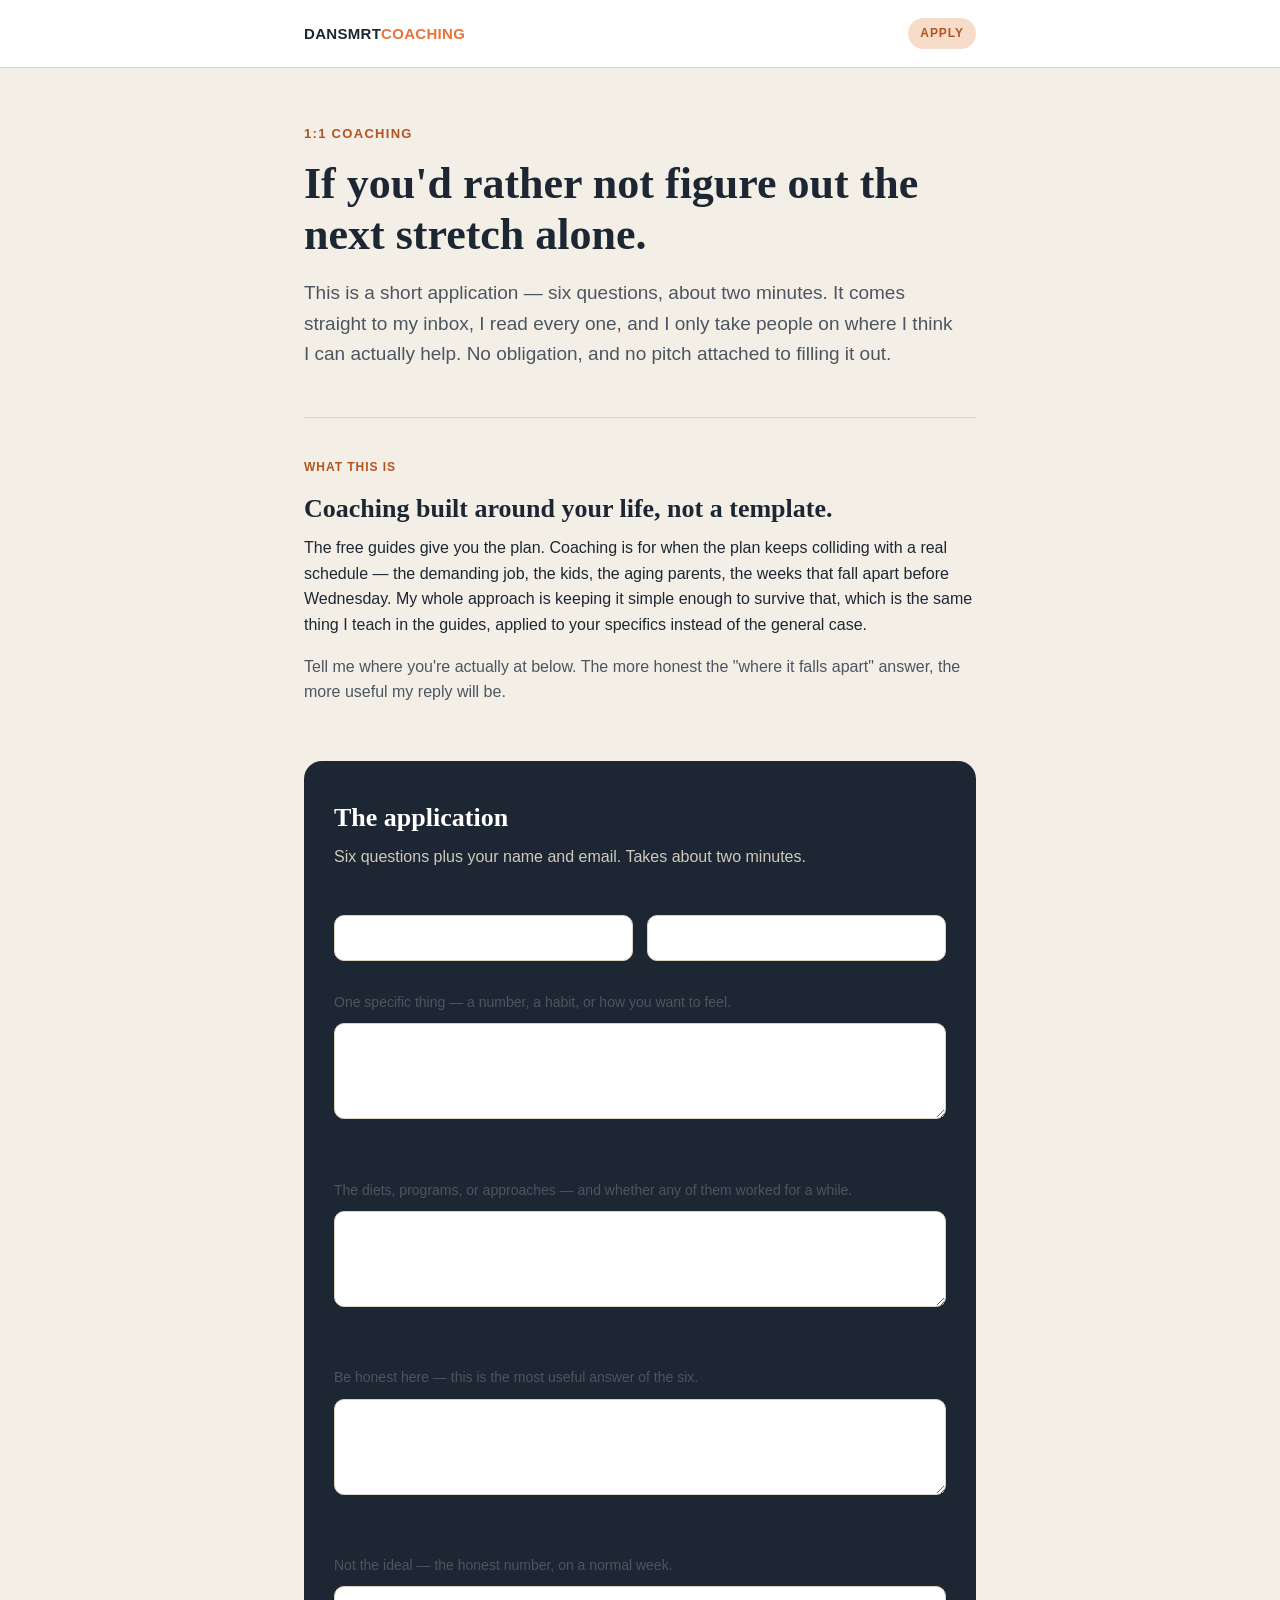
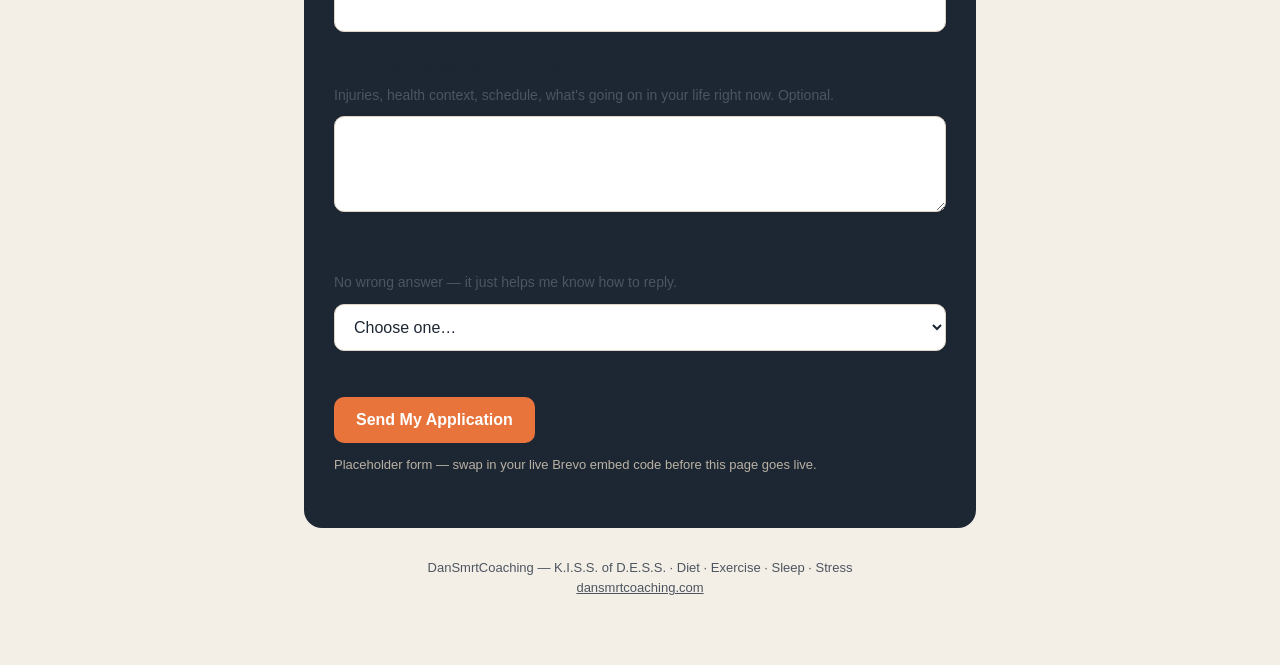
==== apply/index.html @ c718856e "Add apply page" ====
<!DOCTYPE html>
<html lang="en">
<head>
<meta charset="UTF-8">
<meta name="viewport" content="width=device-width, initial-scale=1.0">
<title>Apply for Coaching | DanSmrtCoaching</title>
<meta name="description" content="A short application for 1:1 coaching with Dan Smrt — six questions about your goal, what you've tried, and where it falls apart. It goes straight to my inbox.">
<link rel="stylesheet" href="../styles.css">
<style>
  /* Scoped form styles — the application needs labels, textareas and a
     select that the shared stylesheet doesn't cover. Kept here so the
     rest of the site is untouched. */
  .apply-form { margin-top: 8px; }
  .field { margin: 0 0 22px; }
  .field label {
    display: block;
    font-weight: 700;
    font-size: 16px;
    margin: 0 0 4px;
    color: var(--ink);
  }
  .field .hint {
    display: block;
    font-size: 14px;
    color: var(--ink-soft);
    margin: 0 0 10px;
  }
  .field input[type="text"],
  .field input[type="email"],
  .field textarea,
  .field select {
    width: 100%;
    padding: 13px 15px;
    border: 1px solid var(--line);
    border-radius: 10px;
    font-size: 16px;
    font-family: inherit;
    background: var(--paper-raised);
    color: var(--ink);
  }
  .field textarea { min-height: 96px; resize: vertical; line-height: 1.5; }
  .field input:focus,
  .field textarea:focus,
  .field select:focus {
    outline: none;
    border-color: var(--accent);
    box-shadow: 0 0 0 3px var(--accent-soft);
  }
  .name-row { display: flex; flex-wrap: wrap; gap: 14px; }
  .name-row .field { flex: 1 1 220px; margin-bottom: 0; }
  .apply-submit { margin-top: 24px; }
</style>
</head>
<body>

<div class="topbar">
  <div class="wrap">
    <a class="brand" href="https://dansmrtcoaching.com">DanSmrt<span>Coaching</span></a>
    <span class="pillar-tag">Apply</span>
  </div>
</div>

<div class="wrap">

  <section class="hero" style="border-top:none;">
    <p class="eyebrow">1:1 Coaching</p>
    <h1>If you'd rather not figure out the next stretch alone.</h1>
    <p class="lede">This is a short application — six questions, about two minutes. It comes straight to my inbox, I read every one, and I only take people on where I think I can actually help. No obligation, and no pitch attached to filling it out.</p>
  </section>

  <section>
    <p class="section-kicker">What This Is</p>
    <h2>Coaching built around your life, not a template.</h2>
    <p>The free guides give you the plan. Coaching is for when the plan keeps colliding with a real schedule — the demanding job, the kids, the aging parents, the weeks that fall apart before Wednesday. My whole approach is keeping it simple enough to survive that, which is the same thing I teach in the guides, applied to your specifics instead of the general case.</p>
    <p class="muted">Tell me where you're actually at below. The more honest the "where it falls apart" answer, the more useful my reply will be.</p>
  </section>

  <section class="signup-box" style="border-top:none;">
    <h2>The application</h2>
    <p class="muted">Six questions plus your name and email. Takes about two minutes.</p>

    <!-- BREVO_FORM_START
      Replace this block with the embed code from your Brevo application form
      (Brevo dashboard → Contacts → Forms → Create a form → Embed).
      Create these contact attributes in Brevo first (Contacts → Settings →
      Contact attributes), then map each field to its attribute:
        FIRSTNAME    (text)   — first name
        EMAIL        (text)   — email
        GOAL_90      (text)   — 90-day goal
        TRIED        (text)   — what they've tried
        FALLS_APART  (text)   — where it falls apart
        HOURS_WEEK   (text)   — realistic hours per week
        CONTEXT      (text)   — anything else / context
        READINESS    (text)   — how ready they are to start
      Route the form's submission notification to Dan's inbox so applications
      arrive by email (Brevo → the form's Settings → email notification).
    -->
    <form class="apply-form" action="#" method="post">

      <div class="name-row">
        <div class="field">
          <label for="FIRSTNAME">First name</label>
          <input type="text" id="FIRSTNAME" name="FIRSTNAME" required>
        </div>
        <div class="field">
          <label for="EMAIL">Email</label>
          <input type="email" id="EMAIL" name="EMAIL" required>
        </div>
      </div>

      <div class="field">
        <label for="GOAL_90">1. What do you want to be true 90 days from now?</label>
        <span class="hint">One specific thing — a number, a habit, or how you want to feel.</span>
        <textarea id="GOAL_90" name="GOAL_90" required></textarea>
      </div>

      <div class="field">
        <label for="TRIED">2. What have you already tried?</label>
        <span class="hint">The diets, programs, or approaches — and whether any of them worked for a while.</span>
        <textarea id="TRIED" name="TRIED" required></textarea>
      </div>

      <div class="field">
        <label for="FALLS_APART">3. Where does it usually fall apart?</label>
        <span class="hint">Be honest here — this is the most useful answer of the six.</span>
        <textarea id="FALLS_APART" name="FALLS_APART" required></textarea>
      </div>

      <div class="field">
        <label for="HOURS_WEEK">4. Realistically, how many hours a week can you give this?</label>
        <span class="hint">Not the ideal — the honest number, on a normal week.</span>
        <input type="text" id="HOURS_WEEK" name="HOURS_WEEK" required>
      </div>

      <div class="field">
        <label for="CONTEXT">5. Anything else I should know?</label>
        <span class="hint">Injuries, health context, schedule, what's going on in your life right now. Optional.</span>
        <textarea id="CONTEXT" name="CONTEXT"></textarea>
      </div>

      <div class="field">
        <label for="READINESS">6. How ready are you to start?</label>
        <span class="hint">No wrong answer — it just helps me know how to reply.</span>
        <select id="READINESS" name="READINESS" required>
          <option value="" disabled selected>Choose one…</option>
          <option value="Ready now">Ready to start now</option>
          <option value="Few weeks">Ready in the next few weeks</option>
          <option value="Exploring">Just exploring for now</option>
        </select>
      </div>

      <button type="submit" class="btn apply-submit">Send My Application</button>
    </form>
    <!-- BREVO_FORM_END -->

    <p class="form-note">Placeholder form — swap in your live Brevo embed code before this page goes live.</p>
  </section>

</div>

<footer>
  <div class="wrap">
    <p>DanSmrtCoaching — K.I.S.S. of D.E.S.S. · Diet · Exercise · Sleep · Stress<br>
    <a href="https://dansmrtcoaching.com">dansmrtcoaching.com</a></p>
  </div>
</footer>

</body>
</html>
---- styles.css ----
:root {
  --ink: #1d2733;
  --ink-soft: #4c5560;
  --paper: #f4efe6;
  --paper-raised: #ffffff;
  --line: #ddd3c4;
  --accent: #e8743b;
  --accent-soft: #f7dcc9;
  --accent-deep: #b5531f;
  --amber: #f0a930;
  --max: 720px;
  --radius: 14px;
}

* { box-sizing: border-box; }

html { scroll-behavior: smooth; }

body {
  margin: 0;
  background: var(--paper);
  color: var(--ink);
  font-family: -apple-system, BlinkMacSystemFont, "Segoe UI", Roboto, Helvetica, Arial, sans-serif;
  line-height: 1.6;
  -webkit-font-smoothing: antialiased;
}

.wrap {
  max-width: var(--max);
  margin: 0 auto;
  padding: 0 24px;
}

/* Top bar */
.topbar {
  padding: 18px 24px;
  border-bottom: 1px solid var(--line);
  background: var(--paper-raised);
}
.topbar .wrap { display: flex; align-items: center; justify-content: space-between; }
.brand {
  font-weight: 800;
  letter-spacing: 0.02em;
  text-decoration: none;
  color: var(--ink);
  font-size: 15px;
  text-transform: uppercase;
}
.brand span { color: var(--accent); }
.pillar-tag {
  font-size: 12px;
  font-weight: 700;
  letter-spacing: 0.08em;
  text-transform: uppercase;
  color: var(--accent-deep);
  background: var(--accent-soft);
  padding: 6px 12px;
  border-radius: 999px;
}

/* Hero */
.hero { padding: 56px 0 40px; }
.eyebrow {
  font-size: 13px;
  font-weight: 700;
  letter-spacing: 0.1em;
  text-transform: uppercase;
  color: var(--accent-deep);
  margin: 0 0 14px;
}
h1 {
  font-family: Georgia, "Times New Roman", serif;
  font-size: clamp(30px, 5vw, 44px);
  line-height: 1.15;
  margin: 0 0 18px;
  color: var(--ink);
}
.lede {
  font-size: 19px;
  color: var(--ink-soft);
  margin: 0 0 8px;
  max-width: 62ch;
}

/* Sections */
section { padding: 40px 0; border-top: 1px solid var(--line); }
h2 {
  font-family: Georgia, "Times New Roman", serif;
  font-size: 26px;
  margin: 0 0 6px;
}
.section-kicker {
  font-size: 12px;
  font-weight: 700;
  letter-spacing: 0.08em;
  text-transform: uppercase;
  color: var(--accent-deep);
  margin: 0 0 10px;
}
p { margin: 0 0 16px; }
.muted { color: var(--ink-soft); }

/* Week cards */
.weeks {
  display: grid;
  grid-template-columns: 1fr;
  gap: 14px;
  margin-top: 22px;
}
.week-card {
  background: var(--paper-raised);
  border: 1px solid var(--line);
  border-radius: var(--radius);
  padding: 20px 22px;
}
.week-card .wk {
  display: inline-block;
  font-size: 12px;
  font-weight: 800;
  letter-spacing: 0.06em;
  text-transform: uppercase;
  color: var(--ink);
  background: var(--amber);
  padding: 4px 10px;
  border-radius: 999px;
  margin-bottom: 10px;
}
.week-card h3 { margin: 0 0 8px; font-size: 18px; }
.week-card p:last-child { margin-bottom: 0; }

/* Permission list */
.permission {
  list-style: none;
  margin: 22px 0 0;
  padding: 0;
  display: grid;
  gap: 10px;
}
.permission li {
  background: var(--paper-raised);
  border: 1px solid var(--line);
  border-radius: 10px;
  padding: 12px 16px;
  display: flex;
  gap: 10px;
  align-items: baseline;
}
.permission li::before {
  content: "✕";
  color: var(--accent);
  font-weight: 800;
  flex-shrink: 0;
}

/* Signup box */
.signup-box {
  background: var(--ink);
  color: #f4efe6;
  border-radius: 18px;
  padding: 36px 30px;
  margin: 0;
}
.signup-box h2 { color: #fff; }
.signup-box .muted { color: #cfc9bd; }
.signup-form {
  display: flex;
  flex-wrap: wrap;
  gap: 10px;
  margin-top: 20px;
}
.signup-form input[type="email"],
.signup-form input[type="text"] {
  flex: 1 1 220px;
  padding: 14px 16px;
  border-radius: 10px;
  border: none;
  font-size: 16px;
}
.btn {
  display: inline-block;
  background: var(--accent);
  color: #fff;
  font-weight: 700;
  border: none;
  padding: 14px 22px;
  border-radius: 10px;
  font-size: 16px;
  cursor: pointer;
  text-decoration: none;
  text-align: center;
}
.btn:hover { background: var(--accent-deep); }
.form-note { font-size: 13px; color: #b9b2a4; margin-top: 12px; }

/* Apply CTA */
.apply-cta {
  background: var(--accent-soft);
  border: 1px solid var(--line);
  border-radius: var(--radius);
  padding: 28px 26px;
  text-align: center;
}
.apply-cta h2 { font-size: 22px; }
.apply-cta .btn { margin-top: 6px; background: var(--ink); }
.apply-cta .btn:hover { background: #000; }

footer {
  padding: 30px 0 50px;
  text-align: center;
  color: var(--ink-soft);
  font-size: 13px;
}
footer a { color: var(--ink-soft); }

@media (max-width: 480px) {
  .hero { padding: 40px 0 28px; }
  section { padding: 30px 0; }
}
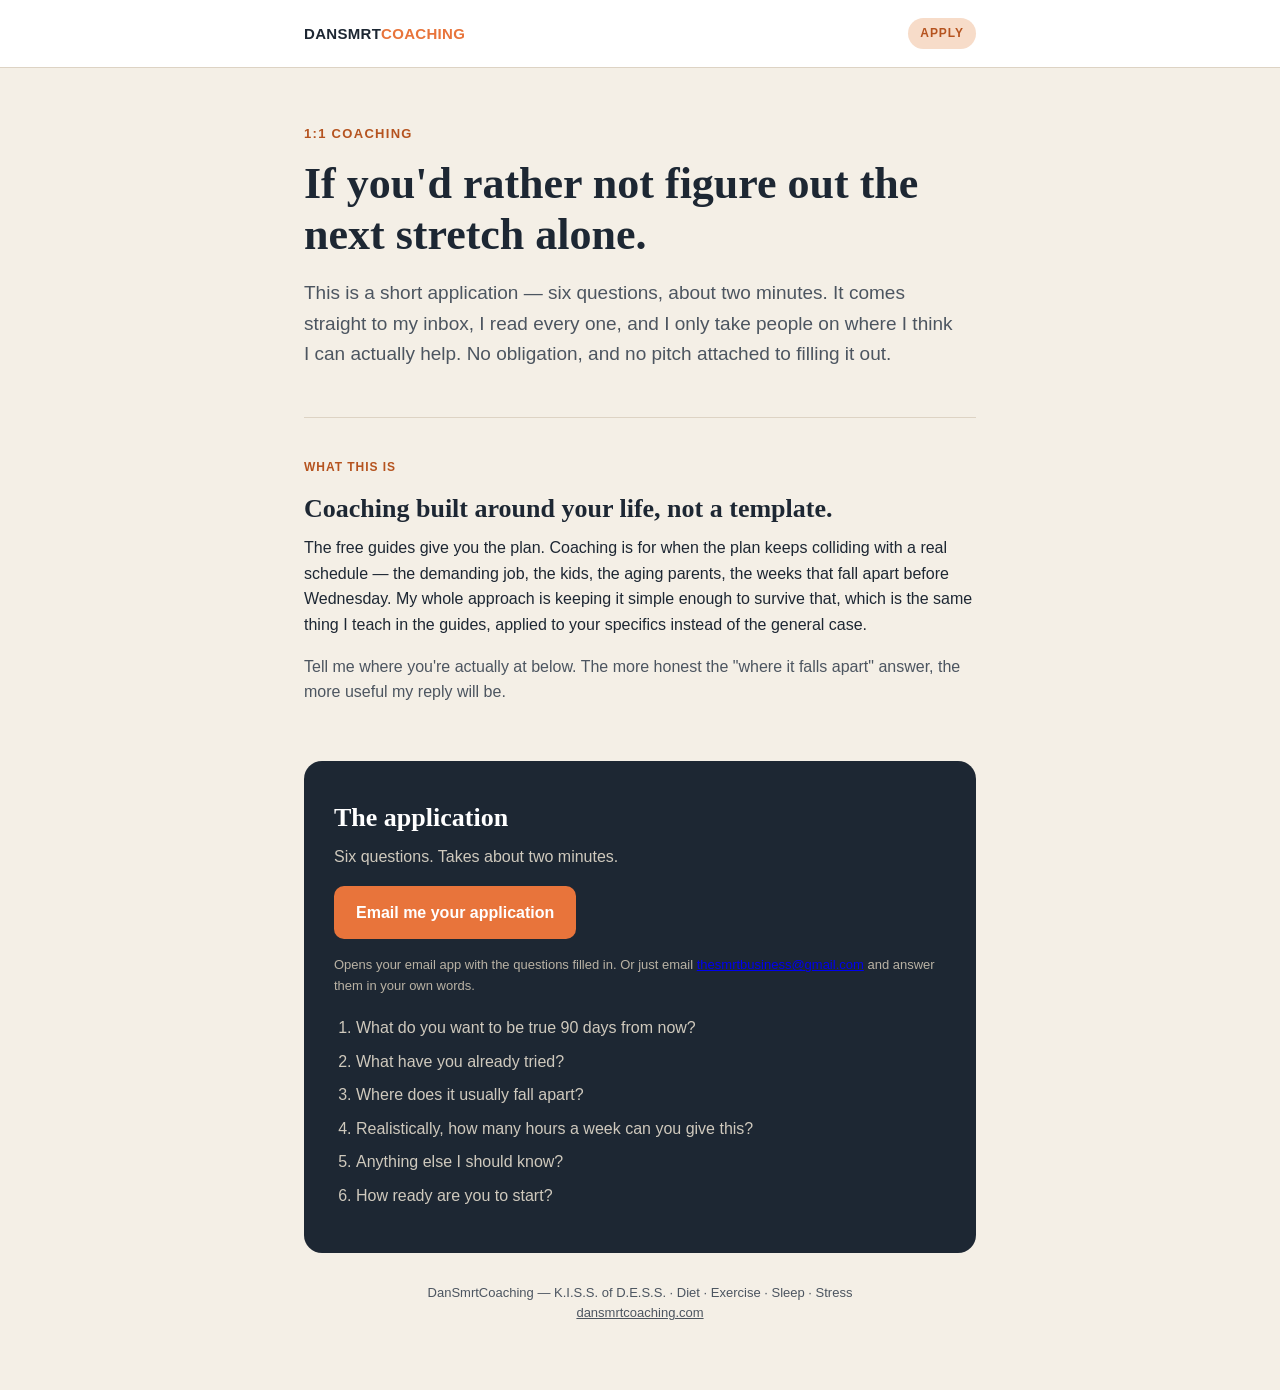
==== commit 511cdf94: "Replace dead /apply form with email application CTA The apply form posted nowhere (action=#). Replac" ====
--- a/apply/index.html
+++ b/apply/index.html
@@ -77,83 +77,21 @@
 
   <section class="signup-box" style="border-top:none;">
     <h2>The application</h2>
-    <p class="muted">Six questions plus your name and email. Takes about two minutes.</p>
+    <p class="muted">Six questions. Takes about two minutes.</p>
 
-    <!-- BREVO_FORM_START
-      Replace this block with the embed code from your Brevo application form
-      (Brevo dashboard → Contacts → Forms → Create a form → Embed).
-      Create these contact attributes in Brevo first (Contacts → Settings →
-      Contact attributes), then map each field to its attribute:
-        FIRSTNAME    (text)   — first name
-        EMAIL        (text)   — email
-        GOAL_90      (text)   — 90-day goal
-        TRIED        (text)   — what they've tried
-        FALLS_APART  (text)   — where it falls apart
-        HOURS_WEEK   (text)   — realistic hours per week
-        CONTEXT      (text)   — anything else / context
-        READINESS    (text)   — how ready they are to start
-      Route the form's submission notification to Dan's inbox so applications
-      arrive by email (Brevo → the form's Settings → email notification).
-    -->
-    <form class="apply-form" action="#" method="post">
+    <!-- APPLY_CTA_START -->
+    <p><a class="btn" href="mailto:thesmrtbusiness@gmail.com?subject=Coaching%20application&body=Answer these six and send. Short answers are fine.%0D%0A%0D%0A1. What do you want to be true 90 days from now?%0D%0A%0D%0A2. What have you already tried?%0D%0A%0D%0A3. Where does it usually fall apart?%0D%0A%0D%0A4. Realistically, how many hours a week can you give this?%0D%0A%0D%0A5. Anything else I should know?%0D%0A%0D%0A6. How ready are you to start? (Ready now / Few weeks / Just exploring)%0D%0A%0D%0A">Email me your application</a></p>
+    <p class="form-note">Opens your email app with the questions filled in. Or just email <a href="mailto:thesmrtbusiness@gmail.com">thesmrtbusiness@gmail.com</a> and answer them in your own words.</p>
 
-      <div class="name-row">
-        <div class="field">
-          <label for="FIRSTNAME">First name</label>
-          <input type="text" id="FIRSTNAME" name="FIRSTNAME" required>
-        </div>
-        <div class="field">
-          <label for="EMAIL">Email</label>
-          <input type="email" id="EMAIL" name="EMAIL" required>
-        </div>
-      </div>
-
-      <div class="field">
-        <label for="GOAL_90">1. What do you want to be true 90 days from now?</label>
-        <span class="hint">One specific thing — a number, a habit, or how you want to feel.</span>
-        <textarea id="GOAL_90" name="GOAL_90" required></textarea>
-      </div>
-
-      <div class="field">
-        <label for="TRIED">2. What have you already tried?</label>
-        <span class="hint">The diets, programs, or approaches — and whether any of them worked for a while.</span>
-        <textarea id="TRIED" name="TRIED" required></textarea>
-      </div>
-
-      <div class="field">
-        <label for="FALLS_APART">3. Where does it usually fall apart?</label>
-        <span class="hint">Be honest here — this is the most useful answer of the six.</span>
-        <textarea id="FALLS_APART" name="FALLS_APART" required></textarea>
-      </div>
-
-      <div class="field">
-        <label for="HOURS_WEEK">4. Realistically, how many hours a week can you give this?</label>
-        <span class="hint">Not the ideal — the honest number, on a normal week.</span>
-        <input type="text" id="HOURS_WEEK" name="HOURS_WEEK" required>
-      </div>
-
-      <div class="field">
-        <label for="CONTEXT">5. Anything else I should know?</label>
-        <span class="hint">Injuries, health context, schedule, what's going on in your life right now. Optional.</span>
-        <textarea id="CONTEXT" name="CONTEXT"></textarea>
-      </div>
-
-      <div class="field">
-        <label for="READINESS">6. How ready are you to start?</label>
-        <span class="hint">No wrong answer — it just helps me know how to reply.</span>
-        <select id="READINESS" name="READINESS" required>
-          <option value="" disabled selected>Choose one…</option>
-          <option value="Ready now">Ready to start now</option>
-          <option value="Few weeks">Ready in the next few weeks</option>
-          <option value="Exploring">Just exploring for now</option>
-        </select>
-      </div>
-
-      <button type="submit" class="btn apply-submit">Send My Application</button>
-    </form>
-    <!-- BREVO_FORM_END -->
-
-    <p class="form-note">Placeholder form — swap in your live Brevo embed code before this page goes live.</p>
+    <ol class="apply-questions">
+      <li>What do you want to be true 90 days from now?</li>
+      <li>What have you already tried?</li>
+      <li>Where does it usually fall apart?</li>
+      <li>Realistically, how many hours a week can you give this?</li>
+      <li>Anything else I should know?</li>
+      <li>How ready are you to start?</li>
+    </ol>
+    <!-- APPLY_CTA_END -->
   </section>
 
 </div>
--- a/styles.css
+++ b/styles.css
@@ -216,3 +216,18 @@
   .hero { padding: 40px 0 28px; }
   section { padding: 30px 0; }
 }
+
+/* Brevo iframe signup form */
+.signup-frame {
+  display: block;
+  width: 100%;
+  max-width: 540px;
+  margin: 20px auto 0;
+  border: 0;
+  border-radius: 10px;
+  overflow: hidden;
+}
+
+/* Apply page — email CTA */
+.apply-questions { margin: 18px 0 0; padding-left: 22px; color: #cfc9bd; }
+.apply-questions li { margin-bottom: 8px; }
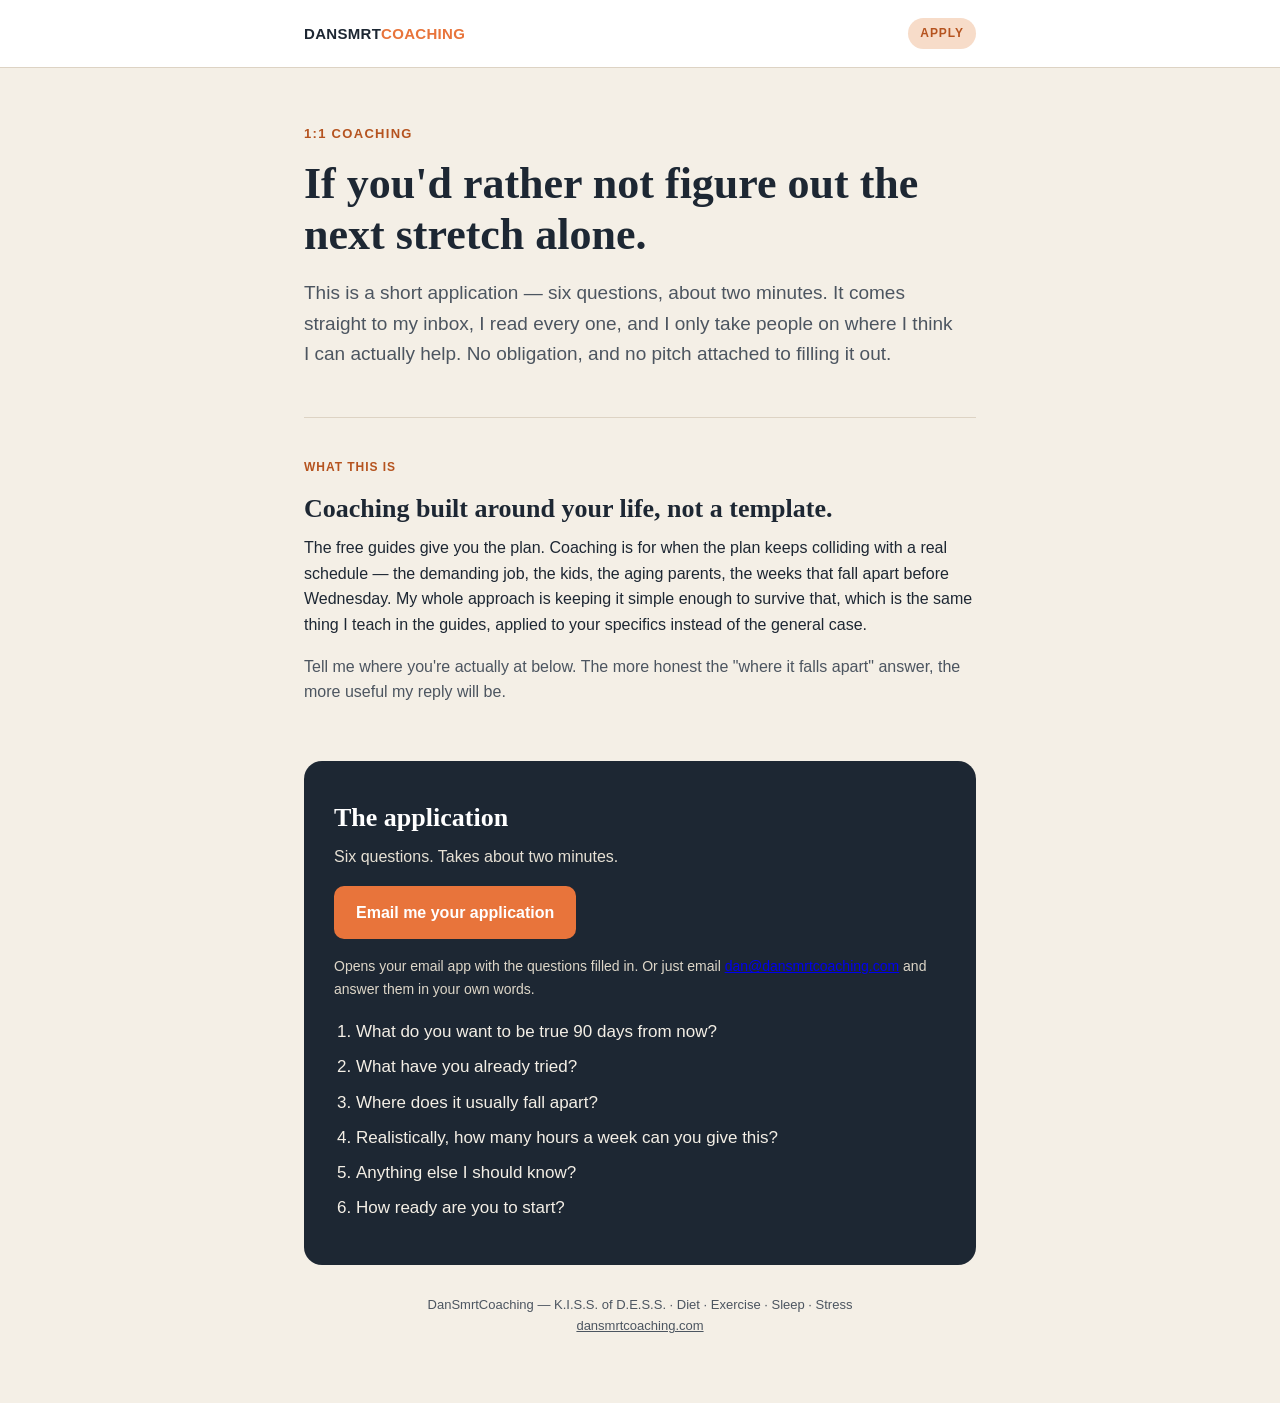
==== commit 2628ca90: "Point /apply application email at dan@dansmrtcoaching.com" ====
--- a/apply/index.html
+++ b/apply/index.html
@@ -80,8 +80,8 @@
     <p class="muted">Six questions. Takes about two minutes.</p>
 
     <!-- APPLY_CTA_START -->
-    <p><a class="btn" href="mailto:thesmrtbusiness@gmail.com?subject=Coaching%20application&body=Answer these six and send. Short answers are fine.%0D%0A%0D%0A1. What do you want to be true 90 days from now?%0D%0A%0D%0A2. What have you already tried?%0D%0A%0D%0A3. Where does it usually fall apart?%0D%0A%0D%0A4. Realistically, how many hours a week can you give this?%0D%0A%0D%0A5. Anything else I should know?%0D%0A%0D%0A6. How ready are you to start? (Ready now / Few weeks / Just exploring)%0D%0A%0D%0A">Email me your application</a></p>
-    <p class="form-note">Opens your email app with the questions filled in. Or just email <a href="mailto:thesmrtbusiness@gmail.com">thesmrtbusiness@gmail.com</a> and answer them in your own words.</p>
+    <p><a class="btn" href="mailto:dan@dansmrtcoaching.com?subject=Coaching%20application&body=Answer these six and send. Short answers are fine.%0D%0A%0D%0A1. What do you want to be true 90 days from now?%0D%0A%0D%0A2. What have you already tried?%0D%0A%0D%0A3. Where does it usually fall apart?%0D%0A%0D%0A4. Realistically, how many hours a week can you give this?%0D%0A%0D%0A5. Anything else I should know?%0D%0A%0D%0A6. How ready are you to start? (Ready now / Few weeks / Just exploring)%0D%0A%0D%0A">Email me your application</a></p>
+    <p class="form-note">Opens your email app with the questions filled in. Or just email <a href="mailto:dan@dansmrtcoaching.com">dan@dansmrtcoaching.com</a> and answer them in your own words.</p>
 
     <ol class="apply-questions">
       <li>What do you want to be true 90 days from now?</li>
--- a/styles.css
+++ b/styles.css
@@ -161,7 +161,7 @@
   margin: 0;
 }
 .signup-box h2 { color: #fff; }
-.signup-box .muted { color: #cfc9bd; }
+.signup-box .muted { color: #e6e0d4; }
 .signup-form {
   display: flex;
   flex-wrap: wrap;
@@ -190,7 +190,7 @@
   text-align: center;
 }
 .btn:hover { background: var(--accent-deep); }
-.form-note { font-size: 13px; color: #b9b2a4; margin-top: 12px; }
+.form-note { font-size: 14px; color: #ddd6c8; margin-top: 12px; }
 
 /* Apply CTA */
 .apply-cta {
@@ -222,6 +222,7 @@
   display: block;
   width: 100%;
   max-width: 540px;
+  min-height: 520px;
   margin: 20px auto 0;
   border: 0;
   border-radius: 10px;
@@ -229,5 +230,5 @@
 }
 
 /* Apply page — email CTA */
-.apply-questions { margin: 18px 0 0; padding-left: 22px; color: #cfc9bd; }
+.apply-questions { margin: 18px 0 0; padding-left: 22px; color: #f4efe6; font-size: 17px; }
 .apply-questions li { margin-bottom: 8px; }
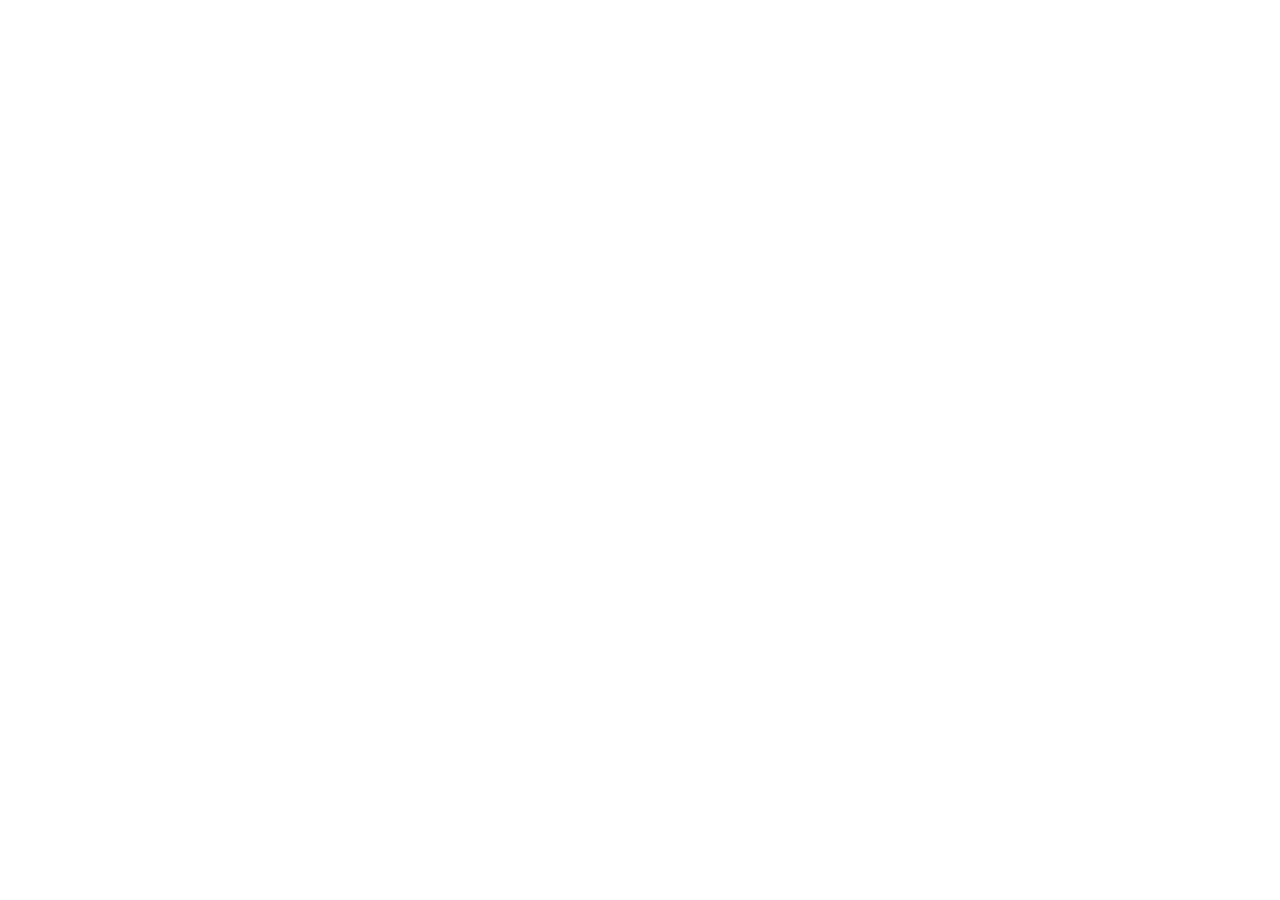
==== commit fc57cf71: "Redirect /apply to apply.dansmrtcoaching.com Updated the coaching application page to redirect users" ====
--- a/apply/index.html
+++ b/apply/index.html
@@ -3,105 +3,15 @@
 <head>
 <meta charset="UTF-8">
 <meta name="viewport" content="width=device-width, initial-scale=1.0">
-<title>Apply for Coaching | DanSmrtCoaching</title>
-<meta name="description" content="A short application for 1:1 coaching with Dan Smrt — six questions about your goal, what you've tried, and where it falls apart. It goes straight to my inbox.">
-<link rel="stylesheet" href="../styles.css">
-<style>
-  /* Scoped form styles — the application needs labels, textareas and a
-     select that the shared stylesheet doesn't cover. Kept here so the
-     rest of the site is untouched. */
-  .apply-form { margin-top: 8px; }
-  .field { margin: 0 0 22px; }
-  .field label {
-    display: block;
-    font-weight: 700;
-    font-size: 16px;
-    margin: 0 0 4px;
-    color: var(--ink);
-  }
-  .field .hint {
-    display: block;
-    font-size: 14px;
-    color: var(--ink-soft);
-    margin: 0 0 10px;
-  }
-  .field input[type="text"],
-  .field input[type="email"],
-  .field textarea,
-  .field select {
-    width: 100%;
-    padding: 13px 15px;
-    border: 1px solid var(--line);
-    border-radius: 10px;
-    font-size: 16px;
-    font-family: inherit;
-    background: var(--paper-raised);
-    color: var(--ink);
-  }
-  .field textarea { min-height: 96px; resize: vertical; line-height: 1.5; }
-  .field input:focus,
-  .field textarea:focus,
-  .field select:focus {
-    outline: none;
-    border-color: var(--accent);
-    box-shadow: 0 0 0 3px var(--accent-soft);
-  }
-  .name-row { display: flex; flex-wrap: wrap; gap: 14px; }
-  .name-row .field { flex: 1 1 220px; margin-bottom: 0; }
-  .apply-submit { margin-top: 24px; }
-</style>
+<title>Moved — Apply for Coaching | DanSmrtCoaching</title>
+<link rel="canonical" href="https://apply.dansmrtcoaching.com/">
+<meta http-equiv="refresh" content="0; url=https://apply.dansmrtcoaching.com/">
+<meta name="robots" content="noindex, follow">
+<script>window.location.replace("https://apply.dansmrtcoaching.com/");</script>
 </head>
-<body>
-
-<div class="topbar">
-  <div class="wrap">
-    <a class="brand" href="https://dansmrtcoaching.com">DanSmrt<span>Coaching</span></a>
-    <span class="pillar-tag">Apply</span>
-  </div>
-</div>
-
-<div class="wrap">
-
-  <section class="hero" style="border-top:none;">
-    <p class="eyebrow">1:1 Coaching</p>
-    <h1>If you'd rather not figure out the next stretch alone.</h1>
-    <p class="lede">This is a short application — six questions, about two minutes. It comes straight to my inbox, I read every one, and I only take people on where I think I can actually help. No obligation, and no pitch attached to filling it out.</p>
-  </section>
-
-  <section>
-    <p class="section-kicker">What This Is</p>
-    <h2>Coaching built around your life, not a template.</h2>
-    <p>The free guides give you the plan. Coaching is for when the plan keeps colliding with a real schedule — the demanding job, the kids, the aging parents, the weeks that fall apart before Wednesday. My whole approach is keeping it simple enough to survive that, which is the same thing I teach in the guides, applied to your specifics instead of the general case.</p>
-    <p class="muted">Tell me where you're actually at below. The more honest the "where it falls apart" answer, the more useful my reply will be.</p>
-  </section>
-
-  <section class="signup-box" style="border-top:none;">
-    <h2>The application</h2>
-    <p class="muted">Six questions. Takes about two minutes.</p>
-
-    <!-- APPLY_CTA_START -->
-    <p><a class="btn" href="mailto:dan@dansmrtcoaching.com?subject=Coaching%20application&body=Answer these six and send. Short answers are fine.%0D%0A%0D%0A1. What do you want to be true 90 days from now?%0D%0A%0D%0A2. What have you already tried?%0D%0A%0D%0A3. Where does it usually fall apart?%0D%0A%0D%0A4. Realistically, how many hours a week can you give this?%0D%0A%0D%0A5. Anything else I should know?%0D%0A%0D%0A6. How ready are you to start? (Ready now / Few weeks / Just exploring)%0D%0A%0D%0A">Email me your application</a></p>
-    <p class="form-note">Opens your email app with the questions filled in. Or just email <a href="mailto:dan@dansmrtcoaching.com">dan@dansmrtcoaching.com</a> and answer them in your own words.</p>
-
-    <ol class="apply-questions">
-      <li>What do you want to be true 90 days from now?</li>
-      <li>What have you already tried?</li>
-      <li>Where does it usually fall apart?</li>
-      <li>Realistically, how many hours a week can you give this?</li>
-      <li>Anything else I should know?</li>
-      <li>How ready are you to start?</li>
-    </ol>
-    <!-- APPLY_CTA_END -->
-  </section>
-
-</div>
-
-<footer>
-  <div class="wrap">
-    <p>DanSmrtCoaching — K.I.S.S. of D.E.S.S. · Diet · Exercise · Sleep · Stress<br>
-    <a href="https://dansmrtcoaching.com">dansmrtcoaching.com</a></p>
-  </div>
-</footer>
-
+<body style="font-family:system-ui,-apple-system,'Segoe UI',Roboto,sans-serif;max-width:32rem;margin:4rem auto;padding:0 1.5rem;line-height:1.6">
+<h1 style="font-size:1.25rem">This page has moved</h1>
+<p>The coaching application now lives at <a href="https://apply.dansmrtcoaching.com/">apply.dansmrtcoaching.com</a>.</p>
+<p>If you are not redirected automatically, follow the link above.</p>
 </body>
 </html>
